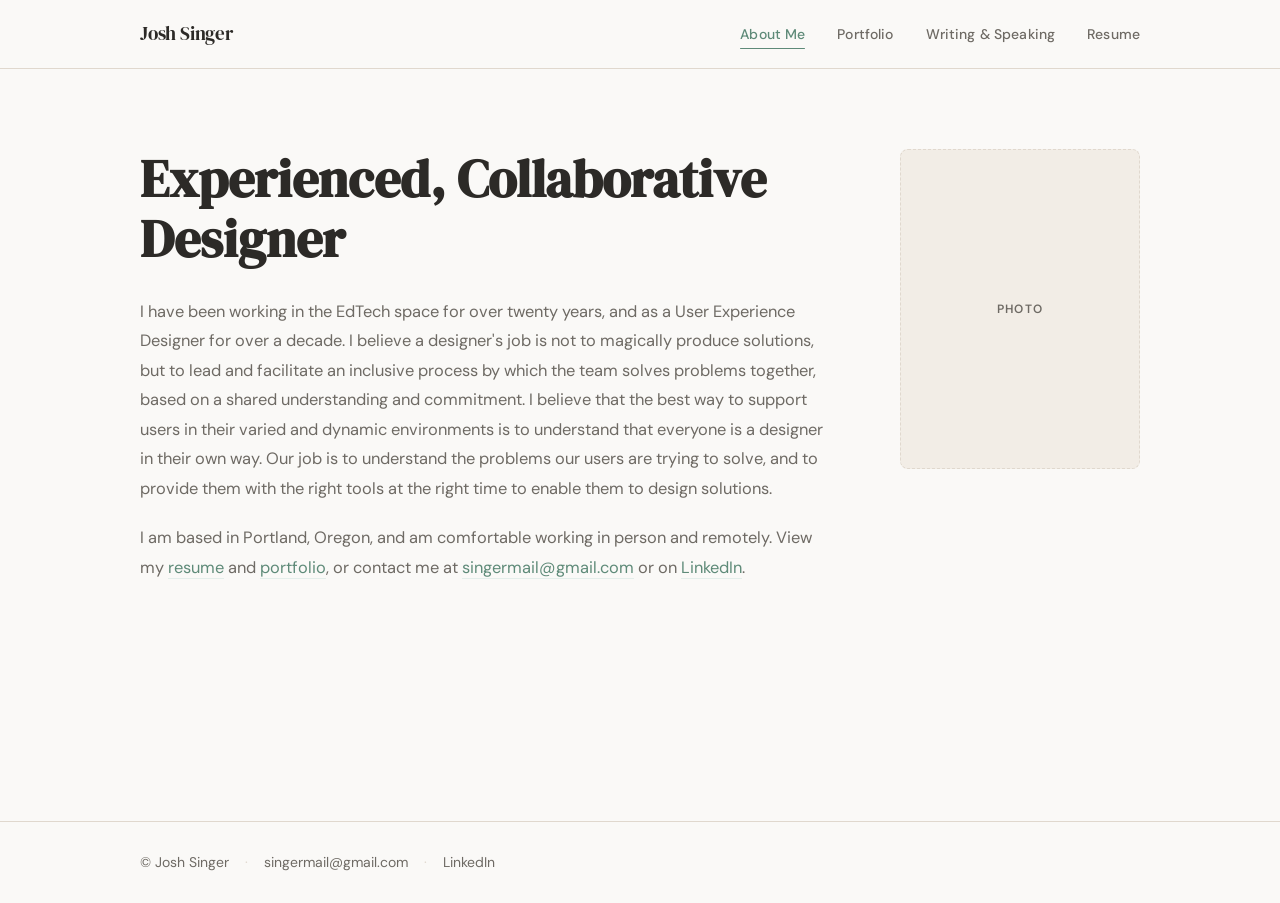
==== index.html @ 0e2568e6 "Initial commit" ====
<!DOCTYPE html>
<html lang="en">
<head>
  <meta charset="UTF-8">
  <meta name="viewport" content="width=device-width, initial-scale=1.0">
  <title>Josh Singer — UX Designer</title>
  <link rel="preconnect" href="https://fonts.googleapis.com">
  <link rel="preconnect" href="https://fonts.gstatic.com" crossorigin>
  <link href="https://fonts.googleapis.com/css2?family=DM+Sans:ital,opsz,wght@0,9..40,400;0,9..40,500;0,9..40,600;1,9..40,400&family=DM+Serif+Display&display=swap" rel="stylesheet">
  <link rel="stylesheet" href="style.css">
</head>
<body>

  <nav class="nav">
    <div class="nav-inner">
      <a href="index.html" class="nav-logo">Josh Singer</a>
      <button class="nav-toggle" aria-label="Toggle menu" aria-expanded="false">
        <span></span><span></span><span></span>
      </button>
      <ul class="nav-links">
        <li><a href="index.html">About Me</a></li>
        <li><a href="portfolio.html">Portfolio</a></li>
        <li><a href="writing.html">Writing &amp; Speaking</a></li>
        <li><a href="resume.html">Resume</a></li>
      </ul>
    </div>
  </nav>

  <main>
    <div class="container">
      <div class="home-hero">

        <div class="home-text">
          <h1 class="home-headline">Experienced, Collaborative Designer</h1>
          <div class="home-body">
            <p>I have been working in the EdTech space for over twenty years, and as a User Experience Designer for over a decade. I believe a designer's job is not to magically produce solutions, but to lead and facilitate an inclusive process by which the team solves problems together, based on a shared understanding and commitment. I believe that the best way to support users in their varied and dynamic environments is to understand that everyone is a designer in their own way. Our job is to understand the problems our users are trying to solve, and to provide them with the right tools at the right time to enable them to design solutions.</p>
            <p>I am based in Portland, Oregon, and am comfortable working in person and remotely. View my <a href="resume.html">resume</a> and <a href="portfolio.html">portfolio</a>, or contact me at <a href="mailto:singermail@gmail.com">singermail@gmail.com</a> or on <a href="https://www.linkedin.com/in/josh-singer-ux/" target="_blank" rel="noopener noreferrer">LinkedIn</a>.</p>
          </div>
        </div>

        <div class="placeholder-photo home-photo">Photo</div>

      </div>
    </div>
  </main>

  <footer class="footer">
    <div class="footer-inner">
      <span>© Josh Singer</span>
      <span class="footer-sep">·</span>
      <a href="mailto:singermail@gmail.com">singermail@gmail.com</a>
      <span class="footer-sep">·</span>
      <a href="https://www.linkedin.com/in/josh-singer-ux/" target="_blank" rel="noopener noreferrer">LinkedIn</a>
    </div>
  </footer>

  <script src="script.js"></script>
</body>
</html>
---- style.css ----
/* Josh Singer Portfolio — style.css */

/* === CSS VARIABLES === */
:root {
  --bg: #faf9f7;
  --bg-alt: #f2ede6;
  --white: #ffffff;
  --text: #2c2a27;
  --text-muted: #6e6a64;
  --accent: #5e8a78;
  --accent-hover: #49705f;
  --accent-light: #e4eeea;
  --border: #e0d8ce;
  --font-body: 'DM Sans', system-ui, -apple-system, sans-serif;
  --font-display: 'DM Serif Display', Georgia, serif;
  --radius: 8px;
  --radius-sm: 4px;
  --max-w: 1080px;
  --nav-h: 68px;
  --t: 0.2s ease;
}

/* === RESET === */
*, *::before, *::after {
  box-sizing: border-box;
  margin: 0;
  padding: 0;
}

html {
  scroll-behavior: smooth;
}

body {
  font-family: var(--font-body);
  font-size: 1rem;
  line-height: 1.75;
  background: var(--bg);
  color: var(--text);
  -webkit-font-smoothing: antialiased;
  -moz-osx-font-smoothing: grayscale;
}

img {
  max-width: 100%;
  display: block;
}

a {
  color: var(--accent);
  text-decoration: none;
  transition: color var(--t);
}

a:hover {
  color: var(--accent-hover);
}

/* === TYPOGRAPHY === */
h1, h2, h3, h4 {
  font-family: var(--font-display);
  line-height: 1.2;
  color: var(--text);
}

p + p {
  margin-top: 1.2em;
}

/* === LAYOUT === */
.container {
  max-width: var(--max-w);
  margin: 0 auto;
  padding: 0 clamp(1.25rem, 5vw, 2.5rem);
}

main {
  padding: clamp(3rem, 8vw, 5rem) 0;
  min-height: calc(100vh - var(--nav-h) - 80px);
}

/* === NAVIGATION === */
.nav {
  position: sticky;
  top: 0;
  z-index: 100;
  background: var(--bg);
  border-bottom: 1px solid var(--border);
}

.nav-inner {
  position: relative;
  max-width: var(--max-w);
  margin: 0 auto;
  padding: 0 clamp(1.25rem, 5vw, 2.5rem);
  height: var(--nav-h);
  display: flex;
  align-items: center;
  justify-content: space-between;
  gap: 1.5rem;
}

.nav-logo {
  font-family: var(--font-display);
  font-size: 1.2rem;
  color: var(--text);
  letter-spacing: -0.01em;
  flex-shrink: 0;
  transition: color var(--t);
}

.nav-logo:hover {
  color: var(--accent);
}

.nav-links {
  display: flex;
  align-items: center;
  gap: 2rem;
  list-style: none;
}

.nav-links a {
  font-size: 0.875rem;
  font-weight: 500;
  color: var(--text-muted);
  letter-spacing: 0.01em;
  white-space: nowrap;
  transition: color var(--t);
  position: relative;
  padding-bottom: 2px;
}

.nav-links a::after {
  content: '';
  position: absolute;
  bottom: -4px;
  left: 0;
  right: 0;
  height: 1.5px;
  background: var(--accent);
  border-radius: 1px;
  transform: scaleX(0);
  transition: transform var(--t);
  transform-origin: left;
}

.nav-links a:hover,
.nav-links a.active {
  color: var(--accent);
}

.nav-links a.active::after {
  transform: scaleX(1);
}

/* === HAMBURGER === */
.nav-toggle {
  display: none;
  flex-direction: column;
  gap: 5px;
  background: none;
  border: none;
  cursor: pointer;
  padding: 6px 4px;
  z-index: 10;
}

.nav-toggle span {
  display: block;
  width: 22px;
  height: 1.5px;
  background: var(--text);
  border-radius: 1px;
  transition: transform var(--t), opacity var(--t);
}

.nav-toggle.open span:nth-child(1) {
  transform: translateY(6.5px) rotate(45deg);
}

.nav-toggle.open span:nth-child(2) {
  opacity: 0;
}

.nav-toggle.open span:nth-child(3) {
  transform: translateY(-6.5px) rotate(-45deg);
}

/* === FOOTER === */
.footer {
  border-top: 1px solid var(--border);
  padding: 1.75rem 0;
  font-size: 0.875rem;
  color: var(--text-muted);
}

.footer-inner {
  max-width: var(--max-w);
  margin: 0 auto;
  padding: 0 clamp(1.25rem, 5vw, 2.5rem);
  display: flex;
  align-items: center;
  gap: 1rem;
  flex-wrap: wrap;
}

.footer a {
  color: var(--text-muted);
}

.footer a:hover {
  color: var(--accent);
}

.footer-sep {
  color: var(--border);
  user-select: none;
}

/* === SHARED PLACEHOLDERS === */
.placeholder-photo,
.placeholder-screenshot {
  background: var(--bg-alt);
  border: 1.5px dashed var(--border);
  border-radius: var(--radius);
  display: flex;
  align-items: center;
  justify-content: center;
  font-size: 0.75rem;
  font-weight: 600;
  color: var(--text-muted);
  letter-spacing: 0.1em;
  text-transform: uppercase;
}

/* === BACK LINK === */
.back-link {
  display: inline-flex;
  align-items: center;
  gap: 0.35em;
  font-size: 0.875rem;
  font-weight: 500;
  color: var(--text-muted);
  margin-bottom: 2.5rem;
  transition: color var(--t);
}

.back-link:hover {
  color: var(--accent);
}

/* === PAGE TITLE BLOCK === */
.page-header {
  margin-bottom: clamp(2rem, 5vw, 3.5rem);
}

.page-header h1 {
  font-size: clamp(2rem, 4.5vw, 2.75rem);
}

/* ================================================
   PAGE: HOME
================================================ */
.home-hero {
  display: grid;
  grid-template-columns: 1fr 240px;
  gap: clamp(2.5rem, 6vw, 5rem);
  align-items: start;
}

.home-headline {
  font-size: clamp(2.25rem, 5vw, 3.25rem);
  line-height: 1.15;
  margin-bottom: 1.75rem;
  color: var(--text);
}

.home-body {
  font-size: 1.025rem;
  color: var(--text-muted);
  line-height: 1.8;
}

.home-body a {
  color: var(--accent);
  border-bottom: 1px solid var(--accent-light);
  transition: color var(--t), border-color var(--t);
}

.home-body a:hover {
  color: var(--accent-hover);
  border-color: var(--accent);
}

.home-photo {
  width: 100%;
  aspect-ratio: 3/4;
}

/* ================================================
   PAGE: PORTFOLIO
================================================ */
.portfolio-grid {
  display: grid;
  grid-template-columns: repeat(2, 1fr);
  gap: clamp(1.25rem, 3vw, 2rem);
}

.portfolio-card {
  background: var(--white);
  border: 1px solid var(--border);
  border-radius: var(--radius);
  overflow: hidden;
  transition: box-shadow var(--t), transform var(--t);
  display: flex;
  flex-direction: column;
}

.portfolio-card:hover {
  box-shadow: 0 6px 28px rgba(0, 0, 0, 0.07);
  transform: translateY(-3px);
}

.card-thumb {
  aspect-ratio: 16/9;
  background: var(--bg-alt);
  border-bottom: 1px solid var(--border);
  display: flex;
  align-items: center;
  justify-content: center;
  font-size: 0.7rem;
  font-weight: 600;
  color: var(--text-muted);
  letter-spacing: 0.1em;
  text-transform: uppercase;
}

.card-body {
  padding: 1.5rem;
  flex: 1;
  display: flex;
  flex-direction: column;
}

.card-title {
  font-family: var(--font-display);
  font-size: 1.15rem;
  margin-bottom: 0.6rem;
  line-height: 1.3;
  color: var(--text);
}

.card-desc {
  font-size: 0.875rem;
  color: var(--text-muted);
  line-height: 1.7;
  flex: 1;
  margin-bottom: 1.25rem;
}

.card-link {
  font-size: 0.875rem;
  font-weight: 600;
  color: var(--accent);
  display: inline-flex;
  align-items: center;
  gap: 0.3em;
  transition: gap var(--t);
  align-self: flex-start;
}

.card-link:hover {
  color: var(--accent-hover);
  gap: 0.5em;
}

.card-link::after {
  content: '→';
}

/* ================================================
   PAGE: PORTFOLIO DETAIL
================================================ */
.detail-title {
  font-size: clamp(2rem, 4vw, 2.75rem);
  margin-bottom: 1.5rem;
}

.detail-intro {
  font-size: 1.05rem;
  color: var(--text-muted);
  max-width: 68ch;
  line-height: 1.8;
  margin-bottom: 2.5rem;
}

.detail-screenshot {
  width: 100%;
  aspect-ratio: 16/9;
  margin: 2.5rem 0;
}

.detail-section {
  max-width: 68ch;
  margin-top: 2rem;
}

.detail-section p {
  color: var(--text-muted);
  line-height: 1.8;
}

.detail-section p + p {
  margin-top: 1.1em;
}

.detail-section-heading {
  font-family: var(--font-display);
  font-size: 1.4rem;
  color: var(--text);
  margin-top: 3rem;
  margin-bottom: 1rem;
  padding-top: 3rem;
  border-top: 1px solid var(--border);
}

/* ================================================
   PAGE: WRITING & SPEAKING
================================================ */
.section-heading {
  font-family: var(--font-display);
  font-size: clamp(1.4rem, 3vw, 1.85rem);
  margin-bottom: 2rem;
  padding-bottom: 0.75rem;
  border-bottom: 1px solid var(--border);
}

.articles-list {
  margin-bottom: 4.5rem;
}

.article-card {
  display: grid;
  grid-template-columns: 90px 1fr;
  gap: 1.5rem;
  align-items: start;
  padding: 1.5rem 0;
  border-bottom: 1px solid var(--border);
}

.article-card:first-child {
  border-top: 1px solid var(--border);
}

.article-thumb {
  width: 90px;
  height: 66px;
  background: var(--bg-alt);
  border: 1.5px dashed var(--border);
  border-radius: var(--radius-sm);
  display: flex;
  align-items: center;
  justify-content: center;
  font-size: 0.6rem;
  font-weight: 600;
  text-transform: uppercase;
  letter-spacing: 0.08em;
  color: var(--text-muted);
  flex-shrink: 0;
}

.article-pub {
  font-size: 0.75rem;
  font-weight: 600;
  color: var(--accent);
  text-transform: uppercase;
  letter-spacing: 0.08em;
  margin-bottom: 0.25rem;
}

.article-title {
  font-family: var(--font-display);
  font-size: 1.075rem;
  margin-bottom: 0.4rem;
  line-height: 1.3;
  color: var(--text);
}

.article-desc {
  font-size: 0.875rem;
  color: var(--text-muted);
  line-height: 1.65;
  margin-bottom: 0.6rem;
}

.article-links {
  display: flex;
  gap: 1rem;
  flex-wrap: wrap;
}

.article-link {
  font-size: 0.8rem;
  font-weight: 600;
  color: var(--accent);
  transition: color var(--t);
}

.article-link:hover {
  color: var(--accent-hover);
}

.speaking-list {
  display: flex;
  flex-direction: column;
  gap: 1.25rem;
}

.speaking-item {
  padding: 1.5rem 1.75rem;
  background: var(--bg-alt);
  border-radius: var(--radius);
  border-left: 3px solid var(--accent);
}

.speaking-date {
  font-size: 0.75rem;
  font-weight: 600;
  color: var(--accent);
  text-transform: uppercase;
  letter-spacing: 0.08em;
  margin-bottom: 0.3rem;
}

.speaking-title {
  font-family: var(--font-display);
  font-size: 1.075rem;
  margin-bottom: 0.3rem;
  color: var(--text);
}

.speaking-org {
  font-size: 0.875rem;
  color: var(--text-muted);
  font-style: italic;
  margin-bottom: 0.5rem;
}

.speaking-desc {
  font-size: 0.875rem;
  color: var(--text-muted);
  line-height: 1.65;
}

/* ================================================
   PAGE: RESUME
================================================ */
.resume-layout {
  max-width: 800px;
}

.resume-section {
  margin-bottom: 3.5rem;
}

.resume-section-title {
  font-family: var(--font-display);
  font-size: 1.6rem;
  margin-bottom: 2rem;
  padding-bottom: 0.6rem;
  border-bottom: 2px solid var(--accent-light);
  color: var(--text);
}

/* Experience */
.job {
  margin-bottom: 2.75rem;
}

.job:last-child {
  margin-bottom: 0;
}

.job-company {
  font-family: var(--font-display);
  font-size: 1.2rem;
  color: var(--text);
  margin-bottom: 0.5rem;
}

.job-role {
  margin-bottom: 0.75rem;
}

.job-title {
  font-size: 0.95rem;
  font-weight: 600;
  color: var(--text);
}

.job-dates {
  font-size: 0.875rem;
  color: var(--accent);
  font-weight: 500;
}

.job-title-row {
  display: flex;
  justify-content: space-between;
  align-items: baseline;
  gap: 1rem;
  flex-wrap: wrap;
}

.job-prev-titles {
  font-size: 0.8rem;
  color: var(--text-muted);
  margin-top: 0.2rem;
  font-style: italic;
}

.job-bullets {
  list-style: none;
  padding: 0;
  margin-top: 1rem;
  display: flex;
  flex-direction: column;
  gap: 0.45rem;
}

.job-bullets li {
  font-size: 0.9rem;
  color: var(--text-muted);
  padding-left: 1.25rem;
  position: relative;
  line-height: 1.65;
}

.job-bullets li::before {
  content: '·';
  position: absolute;
  left: 0.15rem;
  color: var(--accent);
  font-size: 1.2em;
  line-height: 1.4;
}

/* Software */
.software-list {
  display: flex;
  flex-wrap: wrap;
  gap: 0.5rem;
  margin-top: 0.25rem;
}

.software-tag {
  background: var(--bg-alt);
  border: 1px solid var(--border);
  border-radius: 100px;
  padding: 0.3em 0.9em;
  font-size: 0.875rem;
  color: var(--text-muted);
}

/* Education */
.education-item {
  margin-bottom: 0.5rem;
}

.education-degree {
  font-size: 0.95rem;
  font-weight: 600;
  color: var(--text);
}

.education-school {
  font-size: 0.9rem;
  color: var(--text-muted);
}

.education-honor {
  font-size: 0.875rem;
  color: var(--accent);
  font-style: italic;
  margin-top: 0.2rem;
}

/* ================================================
   RESPONSIVE
================================================ */
@media (max-width: 768px) {
  .nav-toggle {
    display: flex;
  }

  .nav-links {
    display: none;
    position: absolute;
    top: var(--nav-h);
    left: 0;
    right: 0;
    background: var(--bg);
    border-bottom: 1px solid var(--border);
    flex-direction: column;
    align-items: flex-start;
    gap: 0;
    padding: 0.5rem 0;
  }

  .nav-links.open {
    display: flex;
  }

  .nav-links li {
    width: 100%;
  }

  .nav-links a {
    display: block;
    padding: 0.75rem clamp(1.25rem, 5vw, 2.5rem);
    width: 100%;
  }

  .nav-links a::after {
    display: none;
  }

  /* Home */
  .home-hero {
    grid-template-columns: 1fr;
    gap: 2rem;
  }

  .home-photo {
    aspect-ratio: 4/3;
    max-width: 220px;
    order: -1;
  }

  /* Portfolio */
  .portfolio-grid {
    grid-template-columns: 1fr;
  }

  /* Writing */
  .article-card {
    grid-template-columns: 1fr;
    gap: 0.75rem;
  }

  .article-thumb {
    width: 100%;
    height: 100px;
  }

  /* Resume */
  .job-title-row {
    flex-direction: column;
    gap: 0.15rem;
  }
}

@media (max-width: 480px) {
  main {
    padding: 2rem 0 3rem;
  }

  .detail-screenshot {
    margin: 1.5rem 0;
  }
}
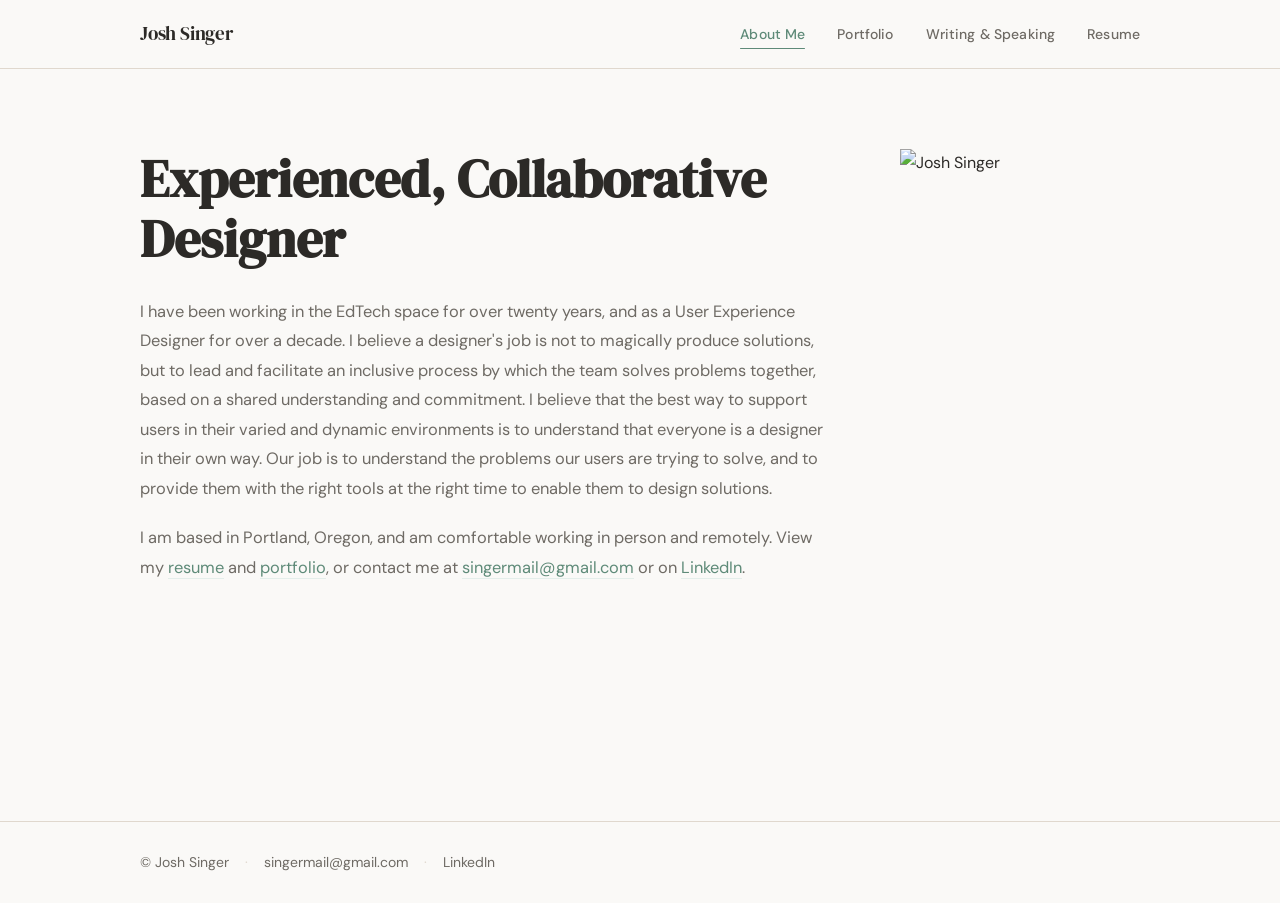
==== commit 3e4937ab: "Add favicon to all pages Co-Authored-By: Claude Sonnet 4.6 <noreply@anthropic.com>" ====
--- a/index.html
+++ b/index.html
@@ -7,6 +7,7 @@
   <link rel="preconnect" href="https://fonts.googleapis.com">
   <link rel="preconnect" href="https://fonts.gstatic.com" crossorigin>
   <link href="https://fonts.googleapis.com/css2?family=DM+Sans:ital,opsz,wght@0,9..40,400;0,9..40,500;0,9..40,600;1,9..40,400&family=DM+Serif+Display&display=swap" rel="stylesheet">
+  <link rel="icon" type="image/webp" href="favicon.webp">
   <link rel="stylesheet" href="style.css">
 </head>
 <body>
@@ -38,7 +39,7 @@
           </div>
         </div>
 
-        <div class="placeholder-photo home-photo">Photo</div>
+        <img src="images/josh-singer-profile.webp" alt="Josh Singer" class="home-photo">
 
       </div>
     </div>
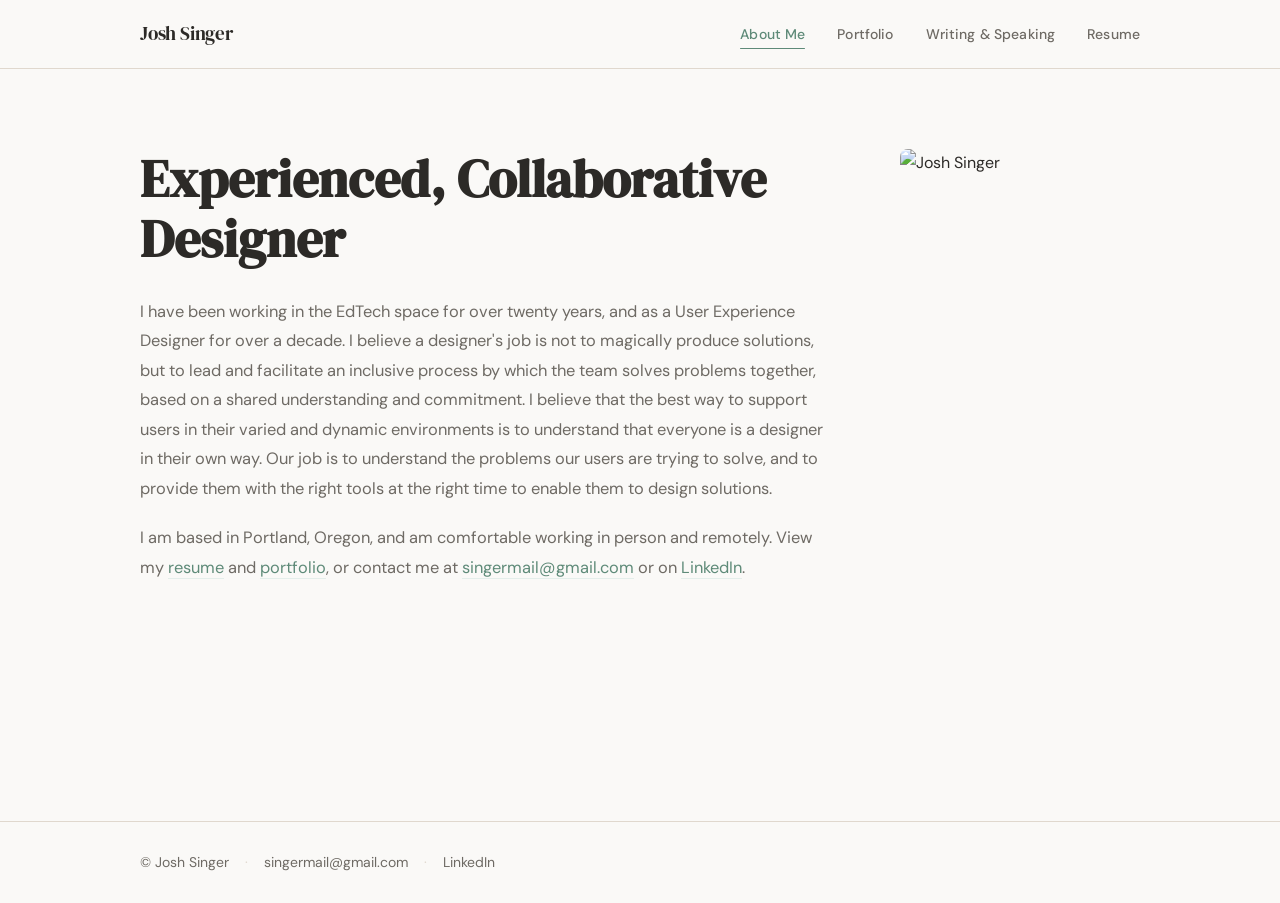
==== commit 23be11ba: "Fix home photo rendering: wrap img for reliable border-radius Co-Authored-By: Claude Sonnet 4.6 <nor" ====
--- a/index.html
+++ b/index.html
@@ -39,7 +39,9 @@
           </div>
         </div>
 
-        <img src="images/josh-singer-profile.webp" alt="Josh Singer" class="home-photo">
+        <div class="home-photo-wrap">
+          <img src="images/josh-singer-profile.webp" alt="Josh Singer" class="home-photo">
+        </div>
 
       </div>
     </div>
--- a/style.css
+++ b/style.css
@@ -293,9 +293,16 @@
   border-color: var(--accent);
 }
 
+.home-photo-wrap {
+  border-radius: var(--radius);
+  overflow: hidden;
+  flex-shrink: 0;
+}
+
 .home-photo {
   width: 100%;
-  aspect-ratio: 3/4;
+  height: auto;
+  display: block;
 }
 
 /* ================================================
@@ -331,6 +338,8 @@
   justify-content: center;
   font-size: 0.7rem;
   font-weight: 600;
+  object-fit: cover;
+  width: 100%;
   color: var(--text-muted);
   letter-spacing: 0.1em;
   text-transform: uppercase;
@@ -399,6 +408,55 @@
   width: 100%;
   aspect-ratio: 16/9;
   margin: 2.5rem 0;
+  object-fit: cover;
+  border-radius: var(--radius);
+  display: block;
+}
+
+.detail-screenshots-pair {
+  display: grid;
+  grid-template-columns: 1fr 1fr;
+  gap: 1rem;
+  margin: 2.5rem 0;
+}
+
+.detail-screenshots-pair img {
+  width: 100%;
+  aspect-ratio: 16/9;
+  object-fit: cover;
+  border-radius: var(--radius);
+  display: block;
+}
+
+.detail-screenshots-trio {
+  display: grid;
+  grid-template-columns: 1fr 1fr 1fr;
+  gap: 1rem;
+  margin: 2.5rem 0;
+}
+
+.detail-screenshots-trio img {
+  width: 100%;
+  aspect-ratio: 16/9;
+  object-fit: cover;
+  border-radius: var(--radius);
+  display: block;
+}
+
+@media (max-width: 600px) {
+  .detail-screenshots-pair {
+    grid-template-columns: 1fr;
+  }
+
+  .detail-screenshots-trio {
+    grid-template-columns: 1fr;
+  }
+}
+
+@media (min-width: 601px) and (max-width: 768px) {
+  .detail-screenshots-trio {
+    grid-template-columns: 1fr 1fr;
+  }
 }
 
 .detail-section {
@@ -457,17 +515,19 @@
   width: 90px;
   height: 66px;
   background: var(--bg-alt);
-  border: 1.5px dashed var(--border);
   border-radius: var(--radius-sm);
   display: flex;
   align-items: center;
   justify-content: center;
-  font-size: 0.6rem;
-  font-weight: 600;
-  text-transform: uppercase;
-  letter-spacing: 0.08em;
-  color: var(--text-muted);
   flex-shrink: 0;
+  overflow: hidden;
+}
+
+.article-thumb img {
+  width: 100%;
+  height: 100%;
+  object-fit: cover;
+  display: block;
 }
 
 .article-pub {
@@ -518,10 +578,13 @@
 }
 
 .speaking-item {
-  padding: 1.5rem 1.75rem;
-  background: var(--bg-alt);
-  border-radius: var(--radius);
-  border-left: 3px solid var(--accent);
+  display: grid;
+  grid-template-columns: 90px 1fr;
+  gap: 1.5rem;
+  align-items: start;
+  padding: 1.5rem 0;
+  border-bottom: 1px solid var(--border);
+  border-top: 1px solid var(--border);
 }
 
 .speaking-date {
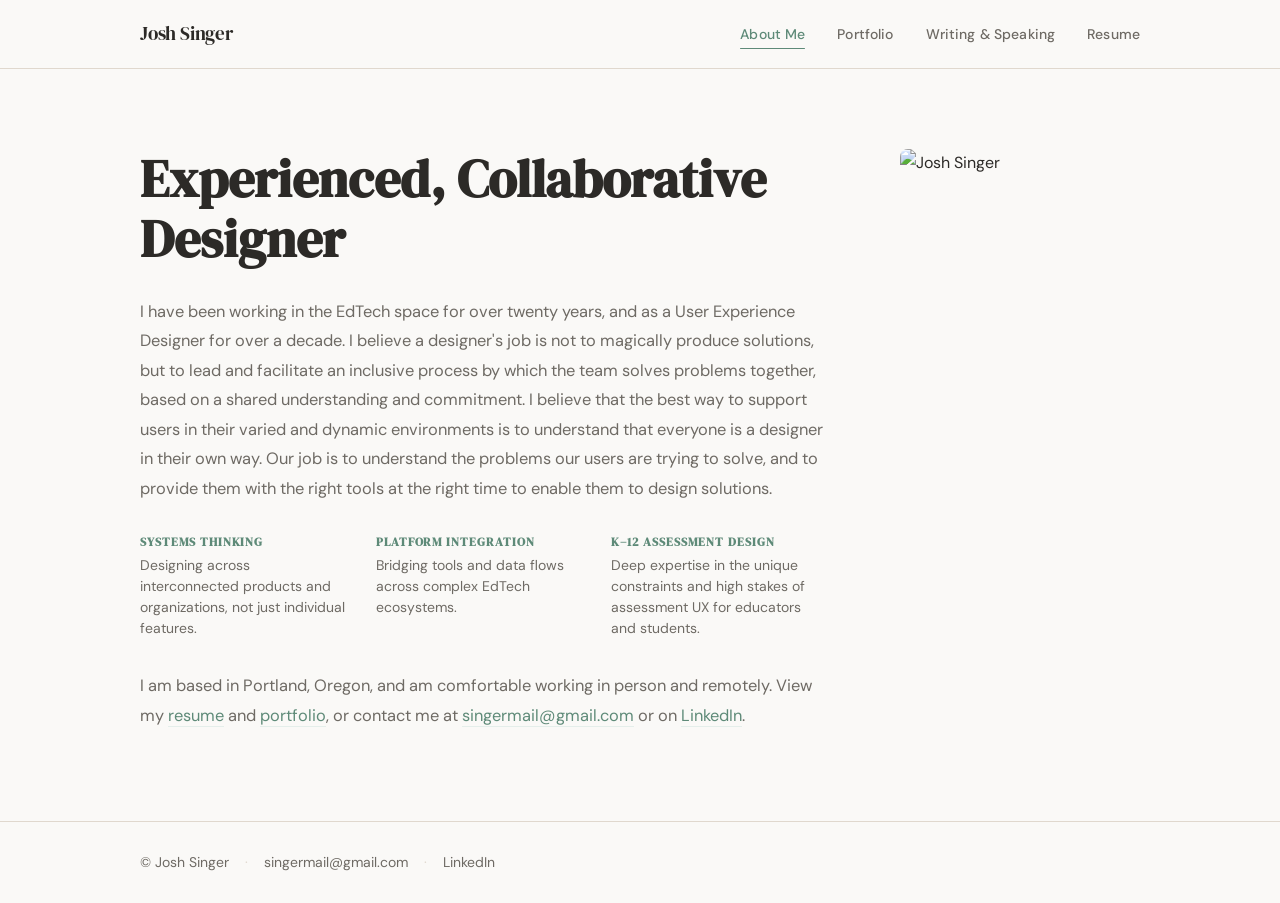
==== commit 8750d1b4: "Add skills section to home page Co-Authored-By: Claude Sonnet 4.6 <noreply@anthropic.com>" ====
--- a/index.html
+++ b/index.html
@@ -31,16 +31,30 @@
     <div class="container">
       <div class="home-hero">
 
-        <div class="home-text">
-          <h1 class="home-headline">Experienced, Collaborative Designer</h1>
-          <div class="home-body">
-            <p>I have been working in the EdTech space for over twenty years, and as a User Experience Designer for over a decade. I believe a designer's job is not to magically produce solutions, but to lead and facilitate an inclusive process by which the team solves problems together, based on a shared understanding and commitment. I believe that the best way to support users in their varied and dynamic environments is to understand that everyone is a designer in their own way. Our job is to understand the problems our users are trying to solve, and to provide them with the right tools at the right time to enable them to design solutions.</p>
-            <p>I am based in Portland, Oregon, and am comfortable working in person and remotely. View my <a href="resume.html">resume</a> and <a href="portfolio.html">portfolio</a>, or contact me at <a href="mailto:singermail@gmail.com">singermail@gmail.com</a> or on <a href="https://www.linkedin.com/in/josh-singer-ux/" target="_blank" rel="noopener noreferrer">LinkedIn</a>.</p>
-          </div>
-        </div>
+        <h1 class="home-headline">Experienced, Collaborative Designer</h1>
 
         <div class="home-photo-wrap">
           <img src="images/josh-singer-profile.webp" alt="Josh Singer" class="home-photo">
+        </div>
+
+        <div class="home-body">
+          <p>I have been working in the EdTech space for over twenty years, and as a User Experience Designer for over a decade. I believe a designer's job is not to magically produce solutions, but to lead and facilitate an inclusive process by which the team solves problems together, based on a shared understanding and commitment. I believe that the best way to support users in their varied and dynamic environments is to understand that everyone is a designer in their own way. Our job is to understand the problems our users are trying to solve, and to provide them with the right tools at the right time to enable them to design solutions.</p>
+          <div class="skills">
+            <div class="skill">
+              <h3>Systems Thinking</h3>
+              <p>Designing across interconnected products and organizations, not just individual features.</p>
+            </div>
+            <div class="skill">
+              <h3>Platform Integration</h3>
+              <p>Bridging tools and data flows across complex EdTech ecosystems.</p>
+            </div>
+            <div class="skill">
+              <h3>K–12 Assessment Design</h3>
+              <p>Deep expertise in the unique constraints and high stakes of assessment UX for educators and students.</p>
+            </div>
+          </div>
+
+          <p>I am based in Portland, Oregon, and am comfortable working in person and remotely. View my <a href="resume.html">resume</a> and <a href="portfolio.html">portfolio</a>, or contact me at <a href="mailto:singermail@gmail.com">singermail@gmail.com</a> or on <a href="https://www.linkedin.com/in/josh-singer-ux/" target="_blank" rel="noopener noreferrer">LinkedIn</a>.</p>
         </div>
 
       </div>
--- a/style.css
+++ b/style.css
@@ -265,11 +265,16 @@
 .home-hero {
   display: grid;
   grid-template-columns: 1fr 240px;
-  gap: clamp(2.5rem, 6vw, 5rem);
+  grid-template-areas:
+    "headline photo"
+    "body     photo";
+  column-gap: clamp(2.5rem, 6vw, 5rem);
+  row-gap: 0;
   align-items: start;
 }
 
 .home-headline {
+  grid-area: headline;
   font-size: clamp(2.25rem, 5vw, 3.25rem);
   line-height: 1.15;
   margin-bottom: 1.75rem;
@@ -277,6 +282,7 @@
 }
 
 .home-body {
+  grid-area: body;
   font-size: 1.025rem;
   color: var(--text-muted);
   line-height: 1.8;
@@ -294,15 +300,38 @@
 }
 
 .home-photo-wrap {
+  grid-area: photo;
   border-radius: var(--radius);
   overflow: hidden;
-  flex-shrink: 0;
 }
 
 .home-photo {
   width: 100%;
   height: auto;
   display: block;
+}
+
+.skills {
+  display: grid;
+  grid-template-columns: repeat(3, 1fr);
+  gap: 1.5rem;
+  margin: 2rem 0;
+}
+
+.skill h3 {
+  font-size: 0.75rem;
+  font-weight: 600;
+  text-transform: uppercase;
+  letter-spacing: 0.08em;
+  color: var(--accent);
+  margin-bottom: 0.35rem;
+}
+
+.skill p {
+  font-size: 0.875rem;
+  color: var(--text-muted);
+  line-height: 1.5;
+  margin: 0;
 }
 
 /* ================================================
@@ -408,8 +437,14 @@
   width: 100%;
   aspect-ratio: 16/9;
   margin: 2.5rem 0;
+  border-radius: var(--radius);
+  overflow: hidden;
+}
+
+.detail-screenshot img {
+  width: 100%;
+  height: 100%;
   object-fit: cover;
-  border-radius: var(--radius);
   display: block;
 }
 
@@ -420,11 +455,16 @@
   margin: 2.5rem 0;
 }
 
-.detail-screenshots-pair img {
+.detail-screenshots-pair .img-wrap {
+  aspect-ratio: 16/9;
+  border-radius: var(--radius);
+  overflow: hidden;
+}
+
+.detail-screenshots-pair .img-wrap img {
   width: 100%;
-  aspect-ratio: 16/9;
+  height: 100%;
   object-fit: cover;
-  border-radius: var(--radius);
   display: block;
 }
 
@@ -435,15 +475,24 @@
   margin: 2.5rem 0;
 }
 
-.detail-screenshots-trio img {
+.detail-screenshots-trio .img-wrap {
+  aspect-ratio: 16/9;
+  border-radius: var(--radius);
+  overflow: hidden;
+}
+
+.detail-screenshots-trio .img-wrap img {
   width: 100%;
-  aspect-ratio: 16/9;
+  height: 100%;
   object-fit: cover;
-  border-radius: var(--radius);
   display: block;
 }
 
 @media (max-width: 600px) {
+  .skills {
+    grid-template-columns: 1fr;
+  }
+
   .detail-screenshots-pair {
     grid-template-columns: 1fr;
   }
@@ -789,16 +838,29 @@
     display: none;
   }
 
-  /* Home */
+  /* Home — mobile: centered photo above stacked text */
   .home-hero {
     grid-template-columns: 1fr;
-    gap: 2rem;
+    grid-template-areas:
+      "photo"
+      "headline"
+      "body";
+    gap: 1.25rem;
+  }
+
+  .home-photo-wrap {
+    justify-self: center;
+    width: 180px;
+    aspect-ratio: 3/4;
   }
 
   .home-photo {
-    aspect-ratio: 4/3;
-    max-width: 220px;
-    order: -1;
+    height: 100%;
+    object-fit: cover;
+  }
+
+  .home-headline {
+    margin-bottom: 0;
   }
 
   /* Portfolio */
